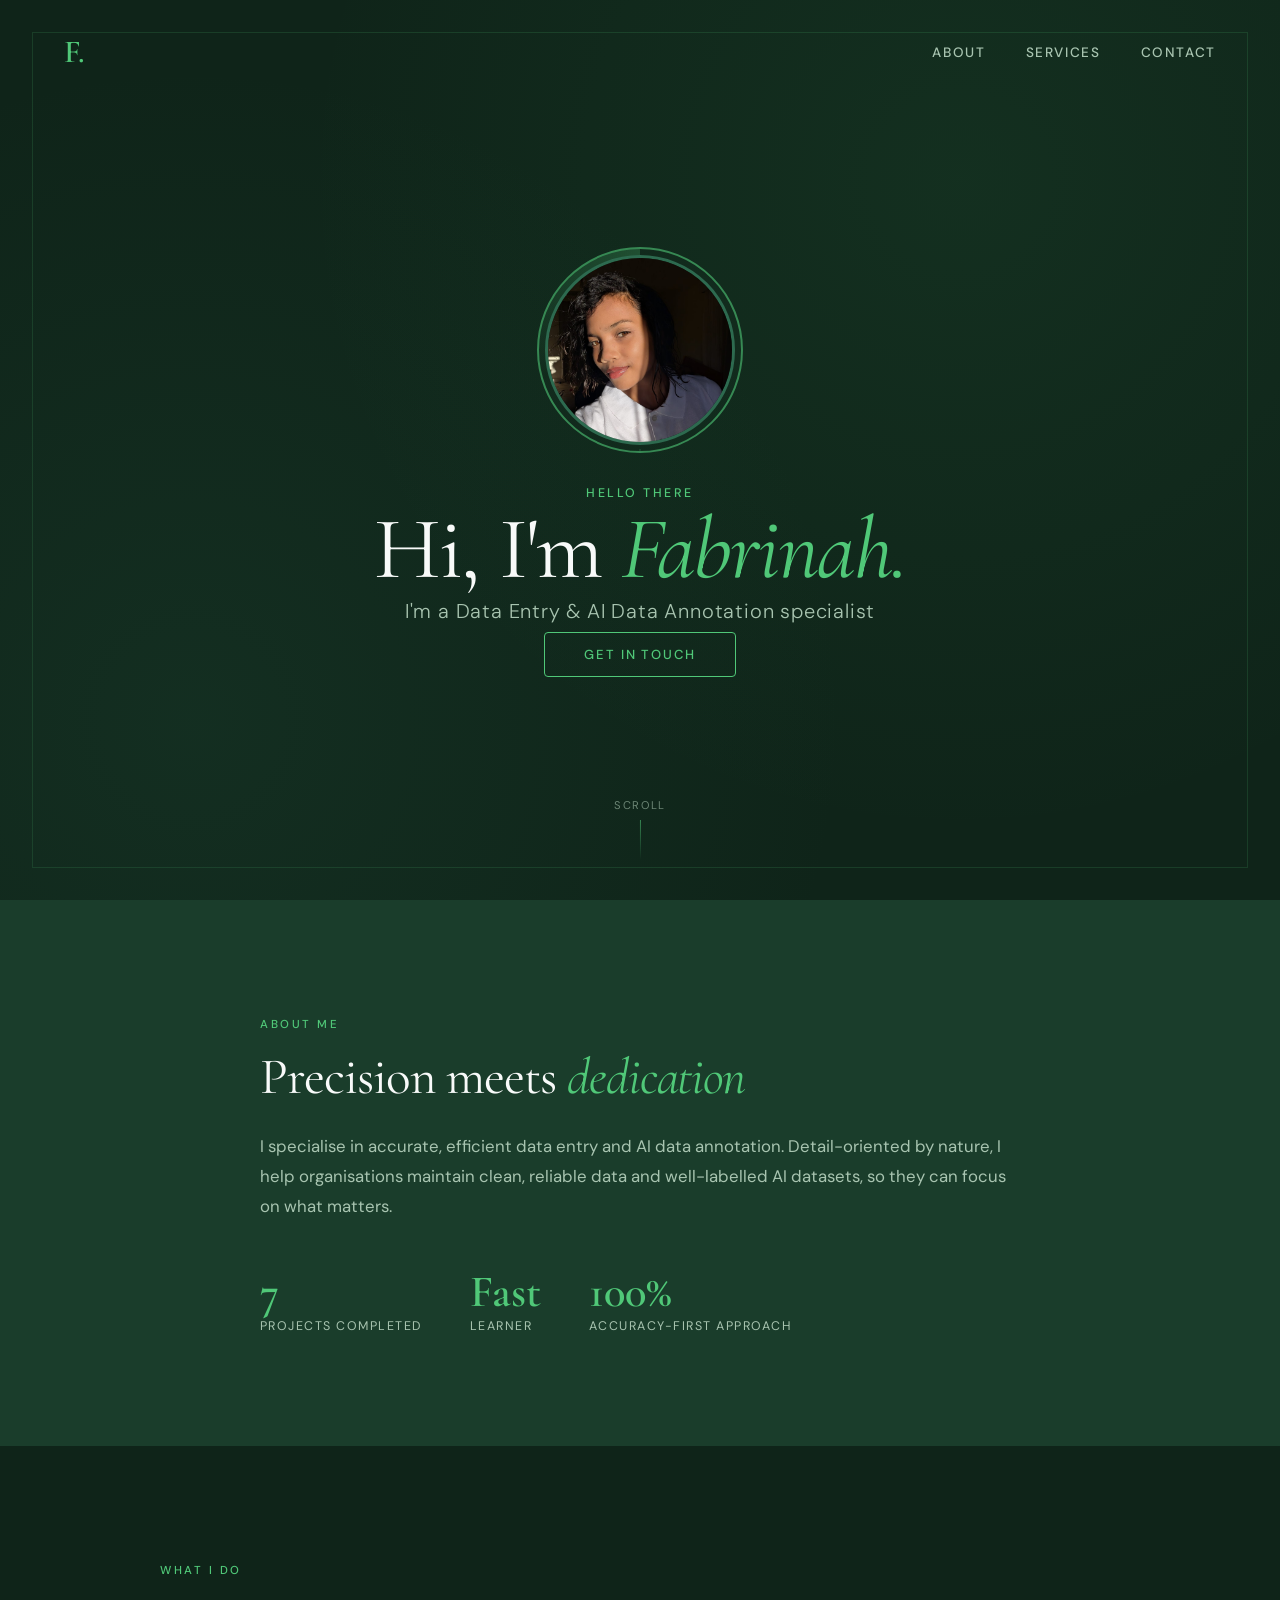
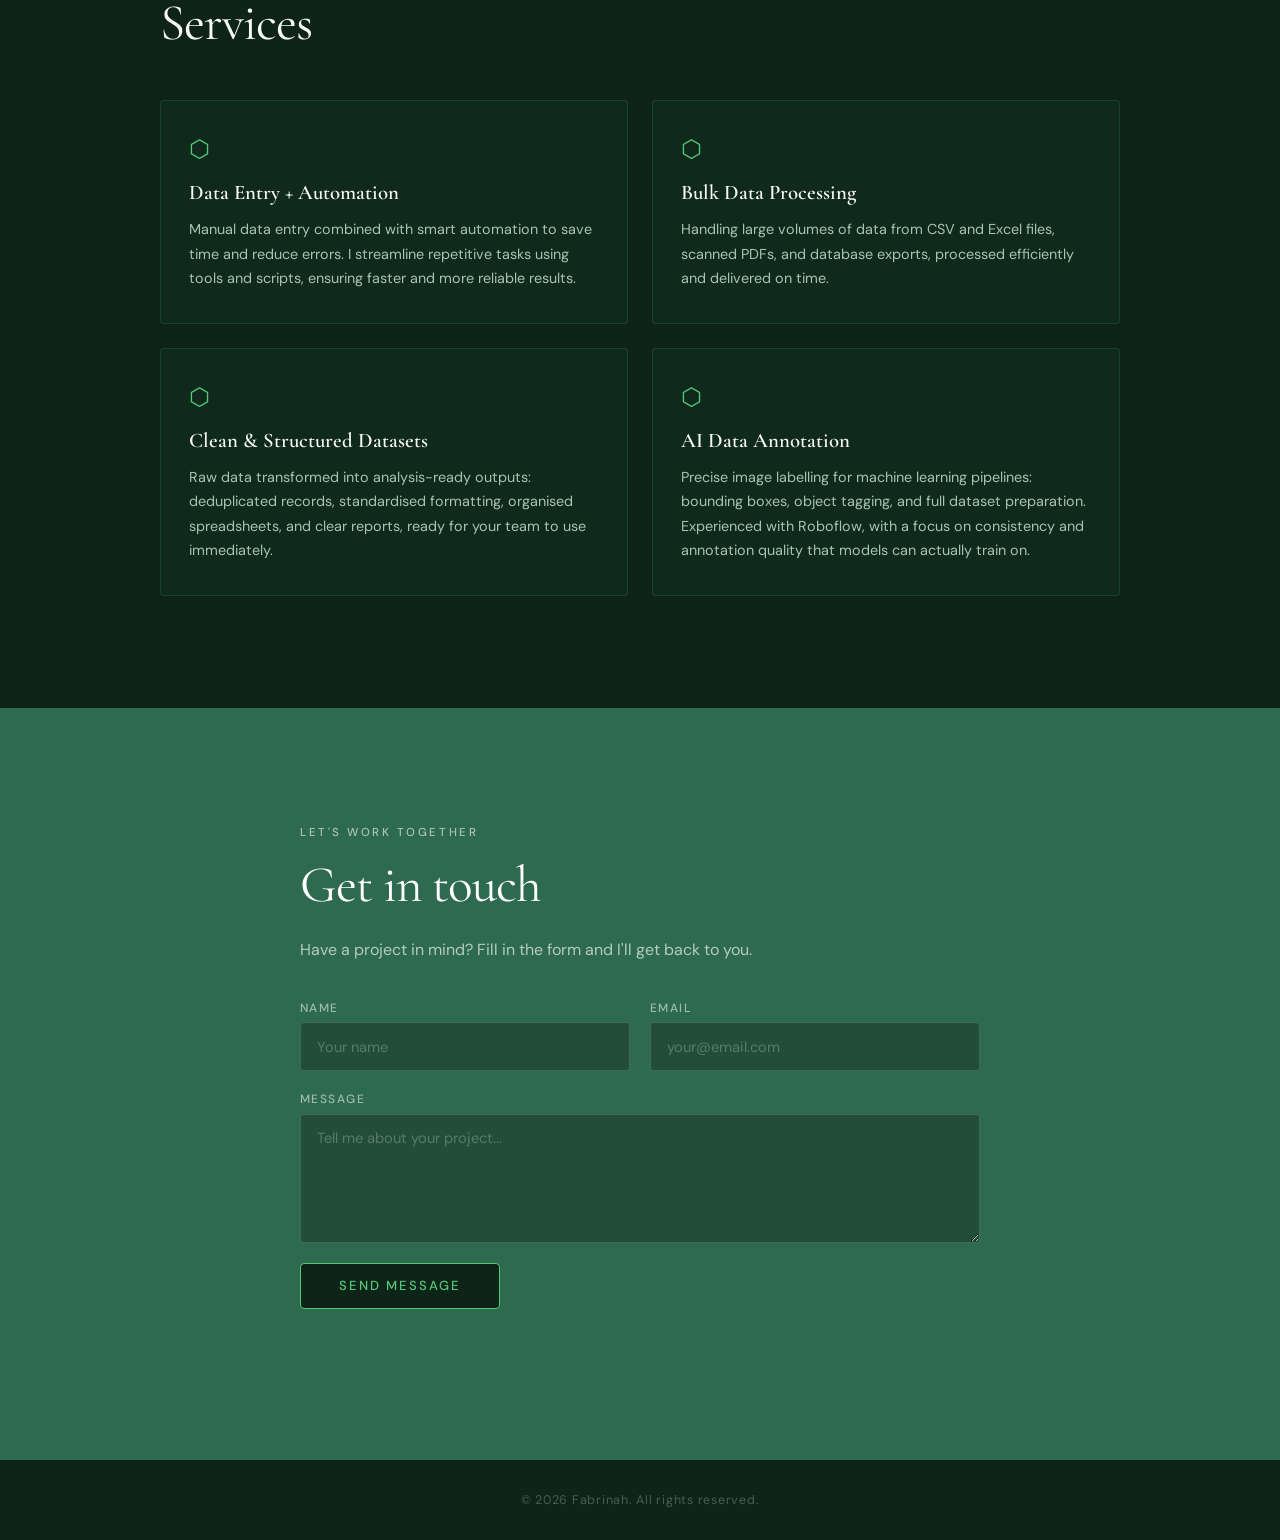
==== index.html @ 96487a62 "Initial commit" ====
<!DOCTYPE html>
<html lang="en">
<head>
  <meta charset="UTF-8" />
  <meta name="viewport" content="width=device-width, initial-scale=1.0" />
  <title>Fabrinah - Data Entry &amp; AI data annotation Specialist</title>
  <link rel="stylesheet" href="style.css" />
  <link rel="preconnect" href="https://fonts.googleapis.com" />
  <link rel="preconnect" href="https://fonts.gstatic.com" crossorigin />
  <link href="https://fonts.googleapis.com/css2?family=Cormorant+Garamond:ital,wght@0,400;0,600;1,400&family=DM+Sans:wght@300;400;500&display=swap" rel="stylesheet" />
</head>
<body>

  <!-- HERO SECTION -->
  <section class="hero" id="home">
    <div class="hero__bg-pattern"></div>

    <nav class="nav">
      <span class="nav__logo">F.</span>
      <ul class="nav__links">
        <li><a href="#about">About</a></li>
        <li><a href="#services">Services</a></li>
        <li><a href="#contact">Contact</a></li>
      </ul>
    </nav>

    <div class="hero__content">
      <div class="hero__photo-wrapper">
        <div class="hero__photo-ring"></div>
        <img
          src="profile.jpg"
          alt="Fabrinah profile photo"
          class="hero__photo"
        />
      </div>

      <div class="hero__text">
        <p class="hero__greeting">Hello there</p>
        <h1 class="hero__name">Hi, I'm <em>Fabrinah.</em></h1>
        <p class="hero__title">I'm a Data Entry &amp; AI Data Annotation specialist</p>
        <a href="#contact" class="hero__cta">Get in touch</a>
      </div>
    </div>

    <div class="hero__scroll-hint" aria-hidden="true">
      <span>Scroll</span>
      <div class="hero__scroll-line"></div>
    </div>
  </section>

  <!-- ABOUT -->
  <section class="about" id="about">
    <div class="about__inner">
      <span class="section-label">About me</span>
      <h2 class="section-title">Precision meets <em>dedication</em></h2>
      <p class="about__body">
          I specialise in accurate, efficient data entry and AI data annotation. Detail-oriented by nature, I help organisations maintain clean, reliable data and well-labelled AI datasets, so they can focus on what matters.
      </p>
      <ul class="about__stats">
        <li><strong>7</strong><span>Projects completed</span></li>
        <li><strong>Fast</strong><span>Learner</span></li>
        <li><strong>100%</strong><span>Accuracy-first approach</span></li>
      </ul>
    </div>
  </section>

  <!-- SERVICES -->
  <section class="services" id="services">
    <div class="services__inner">
      <span class="section-label">What I do</span>
      <h2 class="section-title">Services</h2>
      <div class="services__grid">
        <div class="service-card">
          <div class="service-card__icon">⬡</div>
          <h3>Data Entry + Automation</h3>
          <p>Manual data entry combined with smart automation to save time and reduce errors. I streamline repetitive tasks using tools and scripts, ensuring faster and more reliable results.</p>
        </div>
        <div class="service-card">
          <div class="service-card__icon">⬡</div>
          <h3>Bulk Data Processing</h3>
          <p>Handling large volumes of data from CSV and Excel files, scanned PDFs, and database exports, processed efficiently and delivered on time.</p>
          <p></p>
        </div>
        <div class="service-card">
          <div class="service-card__icon">⬡</div>
          <h3>Clean &amp; Structured Datasets</h3>
          <p>Raw data transformed into analysis-ready outputs: deduplicated records, standardised formatting, organised spreadsheets, and clear reports, ready for your team to use immediately.</p>
        </div>
        <div class="service-card">
          <div class="service-card__icon">⬡</div>
          <h3>AI Data Annotation</h3>
          <p>Precise image labelling for machine learning pipelines: bounding boxes, object tagging, and full dataset preparation. Experienced with Roboflow, with a focus on consistency and annotation quality that models can actually train on.</p>
        </div>
      </div>
    </div>
  </section>

  <!-- CONTACT -->
  <section class="contact" id="contact">
    <div class="contact__inner">
      <span class="section-label">Let's work together</span>
      <h2 class="section-title">Get in touch</h2>
      <p class="contact__sub">Have a project in mind? Fill in the form and I'll get back to you.</p>

      <form class="contact__form" id="contactForm">
        <input type="hidden" name="access_key" value="YOUR_ACCESS_KEY_HERE" />
        <input type="hidden" name="subject" value="New message from your portfolio" />
        <input type="checkbox" name="botcheck" style="display:none;" />

        <div class="contact__row">
          <div class="contact__field">
            <label for="name">Name</label>
            <input type="text" id="name" name="name" placeholder="Your name" required />
          </div>
          <div class="contact__field">
            <label for="email">Email</label>
            <input type="email" id="email" name="email" placeholder="your@email.com" required />
          </div>
        </div>

        <div class="contact__field">
          <label for="message">Message</label>
          <textarea id="message" name="message" rows="5" placeholder="Tell me about your project..." required></textarea>
        </div>

        <button type="submit" class="contact__submit" id="submitBtn">
          <span id="submitText">Send message</span>
        </button>

        <p class="contact__feedback" id="formFeedback"></p>
      </form>
    </div>
  </section>

  <!-- FOOTER -->
  <footer class="footer">
    <p>© 2026 Fabrinah. All rights reserved.</p>
  </footer>

  <script>
    const form = document.getElementById('contactForm');
    const feedback = document.getElementById('formFeedback');
    const submitBtn = document.getElementById('submitBtn');
    const submitText = document.getElementById('submitText');

    form.addEventListener('submit', async function (e) {
      e.preventDefault();
      submitBtn.disabled = true;
      submitText.textContent = 'Sending...';
      feedback.textContent = '';
      feedback.className = 'contact__feedback';

      const data = Object.fromEntries(new FormData(form));

      try {
        const res = await fetch('https://api.web3forms.com/submit', {
          method: 'POST',
          headers: { 'Content-Type': 'application/json' },
          body: JSON.stringify(data)
        });
        const json = await res.json();

        if (json.success) {
          feedback.textContent = 'Message sent! I\'ll get back to you soon.';
          feedback.classList.add('contact__feedback--success');
          form.reset();
        } else {
          throw new Error();
        }
      } catch {
        feedback.textContent = 'Something went wrong. Please try again.';
        feedback.classList.add('contact__feedback--error');
      } finally {
        submitBtn.disabled = false;
        submitText.textContent = 'Send message';
      }
    });
  </script>
</body>
</html>
---- style.css ----
/* ─────────────────────────────────────────────
   VARIABLES & RESET
───────────────────────────────────────────── */
:root {
  --emerald:       #50c878;
  --emerald-mid:   #2d6a4f;
  --emerald-deep:  #1a3d2b;
  --emerald-dark:  #0f2419;
  --white:         #f8faf9;
  --white-pure:    #ffffff;
  --text-muted:    #a8c4b0;

  --font-display: 'Cormorant Garamond', Georgia, serif;
  --font-body:    'DM Sans', sans-serif;

  --radius: 4px;
  --transition: 0.3s ease;
}

*, *::before, *::after {
  box-sizing: border-box;
  margin: 0;
  padding: 0;
}

html {
  scroll-behavior: smooth;
}

body {
  font-family: var(--font-body);
  background-color: var(--emerald-dark);
  color: var(--white);
  -webkit-font-smoothing: antialiased;
}

em {
  font-style: italic;
  color: var(--emerald);
}

/* ─────────────────────────────────────────────
   NAV
───────────────────────────────────────────── */
.nav {
  position: absolute;
  top: 0;
  left: 0;
  right: 0;
  z-index: 10;
  display: flex;
  align-items: center;
  justify-content: space-between;
  padding: 2rem 4rem;
}

.nav__logo {
  font-family: var(--font-display);
  font-size: 2rem;
  font-weight: 600;
  color: var(--emerald);
  letter-spacing: -0.02em;
}

.nav__links {
  list-style: none;
  display: flex;
  gap: 2.5rem;
}

.nav__links a {
  text-decoration: none;
  font-size: 0.85rem;
  font-weight: 500;
  letter-spacing: 0.12em;
  text-transform: uppercase;
  color: var(--text-muted);
  transition: color var(--transition);
}

.nav__links a:hover {
  color: var(--white);
}

/* ─────────────────────────────────────────────
   HERO
───────────────────────────────────────────── */
.hero {
  position: relative;
  min-height: 100vh;
  display: flex;
  align-items: center;
  justify-content: center;
  background-color: var(--emerald-dark);
  overflow: hidden;
}

/* Subtle geometric background */
.hero__bg-pattern {
  position: absolute;
  inset: 0;
  background-image:
    radial-gradient(circle at 75% 20%, rgba(80, 200, 120, 0.07) 0%, transparent 55%),
    radial-gradient(circle at 15% 80%, rgba(45, 106, 79, 0.15) 0%, transparent 50%);
  pointer-events: none;
}

/* Corner lines */
.hero::before,
.hero::after {
  content: '';
  position: absolute;
  border: 1px solid rgba(80, 200, 120, 0.15);
  pointer-events: none;
}

.hero::before {
  top: 2rem;
  left: 2rem;
  right: 2rem;
  bottom: 2rem;
}

.hero__content {
  position: relative;
  z-index: 1;
  display: flex;
  flex-direction: column;
  align-items: center;
  gap: 2.5rem;
  text-align: center;
  padding: 6rem 2rem 4rem;
  animation: fadeUp 0.9s ease both;
}

/* Photo */
.hero__photo-wrapper {
  position: relative;
  width: 190px;
  height: 190px;
  flex-shrink: 0;
}

.hero__photo-ring {
  position: absolute;
  inset: -8px;
  border-radius: 50%;
  border: 2px solid var(--emerald);
  opacity: 0.6;
  animation: rotateRing 12s linear infinite;
  background: conic-gradient(
    from 0deg,
    transparent 70%,
    rgba(80, 200, 120, 0.4) 100%
  );
}

.hero__photo {
  width: 190px;
  height: 190px;
  border-radius: 50%;
  object-fit: cover;
  display: block;
  border: 3px solid var(--emerald-mid);
  position: relative;
  z-index: 1;
}

/* Text */
.hero__greeting {
  font-size: 0.78rem;
  font-weight: 500;
  letter-spacing: 0.2em;
  text-transform: uppercase;
  color: var(--emerald);
  margin-bottom: 0rem;
}

.hero__name {
  font-family: var(--font-display);
  font-size: clamp(2.8rem, 7vw, 5.5rem);
  font-weight: 400;
  line-height: 1.1;
  color: var(--white);
  letter-spacing: -0.02em;
}

.hero__title {
  font-size: clamp(1rem, 2.5vw, 1.25rem);
  font-weight: 300;
  color: var(--text-muted);
  letter-spacing: 0.04em;
}

.hero__cta {
  margin-top: 0.5rem;
  display: inline-block;
  padding: 0.8rem 2.4rem;
  border: 1px solid var(--emerald);
  color: var(--emerald);
  text-decoration: none;
  font-size: 0.82rem;
  font-weight: 500;
  letter-spacing: 0.15em;
  text-transform: uppercase;
  border-radius: var(--radius);
  transition: background var(--transition), color var(--transition);
}

.hero__cta:hover {
  background: var(--emerald);
  color: var(--emerald-dark);
}

/* Scroll hint */
.hero__scroll-hint {
  position: absolute;
  bottom: 2.5rem;
  left: 50%;
  transform: translateX(-50%);
  display: flex;
  flex-direction: column;
  align-items: center;
  gap: 0.5rem;
  color: var(--text-muted);
  font-size: 0.7rem;
  letter-spacing: 0.15em;
  text-transform: uppercase;
  opacity: 0.6;
}

.hero__scroll-line {
  width: 1px;
  height: 40px;
  background: linear-gradient(to bottom, var(--emerald), transparent);
  animation: scrollPulse 2s ease-in-out infinite;
}

/* ─────────────────────────────────────────────
   SHARED SECTION STYLES
───────────────────────────────────────────── */
.section-label {
  display: inline-block;
  font-size: 0.72rem;
  font-weight: 500;
  letter-spacing: 0.22em;
  text-transform: uppercase;
  color: var(--emerald);
  margin-bottom: 1rem;
}

.section-title {
  font-family: var(--font-display);
  font-size: clamp(2rem, 4vw, 3.2rem);
  font-weight: 400;
  line-height: 1.15;
  color: var(--white);
  letter-spacing: -0.02em;
  margin-bottom: 1.5rem;
}

/* ─────────────────────────────────────────────
   ABOUT
───────────────────────────────────────────── */
.about {
  background-color: var(--emerald-deep);
  padding: 7rem 2rem;
}

.about__inner {
  max-width: 760px;
  margin: 0 auto;
}

.about__body {
  font-size: 1.05rem;
  line-height: 1.8;
  color: var(--text-muted);
  margin-bottom: 3rem;
}

.about__stats {
  list-style: none;
  display: flex;
  gap: 3rem;
  flex-wrap: wrap;
}

.about__stats li {
  display: flex;
  flex-direction: column;
  gap: 0.2rem;
}

.about__stats strong {
  font-family: var(--font-display);
  font-size: 2.8rem;
  font-weight: 600;
  color: var(--emerald);
  line-height: 1;
}

.about__stats span {
  font-size: 0.78rem;
  letter-spacing: 0.12em;
  text-transform: uppercase;
  color: var(--text-muted);
}

/* ─────────────────────────────────────────────
   SERVICES
───────────────────────────────────────────── */
.services {
  background-color: var(--emerald-dark);
  padding: 7rem 2rem;
}

.services__inner {
  max-width: 960px;
  margin: 0 auto;
}

.services__grid {
  display: grid;
  grid-template-columns: repeat(2, 1fr);
  gap: 1.5rem;
  margin-top: 3rem;
}

.service-card {
  padding: 2rem 1.75rem;
  border: 1px solid rgba(80, 200, 120, 0.15);
  border-radius: var(--radius);
  background: rgba(45, 106, 79, 0.08);
  transition: border-color var(--transition), background var(--transition);
}

.service-card:hover {
  border-color: rgba(80, 200, 120, 0.45);
  background: rgba(45, 106, 79, 0.18);
}

.service-card__icon {
  font-size: 1.5rem;
  color: var(--emerald);
  margin-bottom: 1rem;
  display: block;
}

.service-card h3 {
  font-family: var(--font-display);
  font-size: 1.3rem;
  font-weight: 600;
  color: var(--white);
  margin-bottom: 0.75rem;
}

.service-card p {
  font-size: 0.9rem;
  line-height: 1.7;
  color: var(--text-muted);
}

/* ─────────────────────────────────────────────
   CONTACT
───────────────────────────────────────────── */
.contact {
  background-color: var(--emerald-mid);
  padding: 7rem 2rem;
}

.contact__inner {
  max-width: 680px;
  margin: 0 auto;
}

.contact .section-label {
  color: rgba(255, 255, 255, 0.6);
}

.contact .section-title {
  color: var(--white-pure);
}

.contact__sub {
  color: rgba(255, 255, 255, 0.65);
  font-size: 1rem;
  margin-bottom: 2.5rem;
}

/* Form layout */
.contact__form {
  display: flex;
  flex-direction: column;
  gap: 1.25rem;
}

.contact__row {
  display: grid;
  grid-template-columns: 1fr 1fr;
  gap: 1.25rem;
}

.contact__field {
  display: flex;
  flex-direction: column;
  gap: 0.4rem;
}

.contact__field label {
  font-size: 0.75rem;
  font-weight: 500;
  letter-spacing: 0.12em;
  text-transform: uppercase;
  color: rgba(255, 255, 255, 0.55);
}

.contact__field input,
.contact__field textarea {
  background: rgba(15, 36, 25, 0.4);
  border: 1px solid rgba(255, 255, 255, 0.15);
  border-radius: var(--radius);
  padding: 0.85rem 1rem;
  color: var(--white-pure);
  font-family: var(--font-body);
  font-size: 0.92rem;
  outline: none;
  transition: border-color var(--transition);
  resize: vertical;
}

.contact__field input::placeholder,
.contact__field textarea::placeholder {
  color: rgba(255, 255, 255, 0.25);
}

.contact__field input:focus,
.contact__field textarea:focus {
  border-color: var(--emerald);
}

.contact__submit {
  align-self: flex-start;
  padding: 0.85rem 2.4rem;
  background: var(--emerald-dark);
  border: 1px solid var(--emerald);
  color: var(--emerald);
  font-family: var(--font-body);
  font-size: 0.82rem;
  font-weight: 500;
  letter-spacing: 0.15em;
  text-transform: uppercase;
  border-radius: var(--radius);
  cursor: pointer;
  transition: background var(--transition), color var(--transition);
}

.contact__submit:hover:not(:disabled) {
  background: var(--emerald);
  color: var(--emerald-dark);
}

.contact__submit:disabled {
  opacity: 0.5;
  cursor: not-allowed;
}

.contact__feedback {
  font-size: 0.88rem;
  min-height: 1.2rem;
}

.contact__feedback--success {
  color: var(--emerald);
}

.contact__feedback--error {
  color: #f87171;
}

/* ─────────────────────────────────────────────
   FOOTER
───────────────────────────────────────────── */
.footer {
  background-color: var(--emerald-dark);
  text-align: center;
  padding: 2rem;
  font-size: 0.78rem;
  color: rgba(255, 255, 255, 0.25);
  letter-spacing: 0.06em;
}

/* ─────────────────────────────────────────────
   ANIMATIONS
───────────────────────────────────────────── */
@keyframes fadeUp {
  from { opacity: 0; transform: translateY(28px); }
  to   { opacity: 1; transform: translateY(0); }
}

@keyframes rotateRing {
  from { transform: rotate(0deg); }
  to   { transform: rotate(360deg); }
}

@keyframes scrollPulse {
  0%, 100% { opacity: 0.4; transform: scaleY(1); }
  50%       { opacity: 1;   transform: scaleY(1.15); }
}

/* ─────────────────────────────────────────────
   RESPONSIVE
───────────────────────────────────────────── */
@media (max-width: 768px) {
  .nav {
    padding: 1.5rem 1.5rem;
  }

  .nav__links {
    gap: 1.5rem;
  }

  .hero::before {
    top: 1rem;
    left: 1rem;
    right: 1rem;
    bottom: 1rem;
  }

  .about__stats {
    gap: 2rem;
  }
}

@media (max-width: 480px) {
  .nav__links {
    display: none;
  }

  .hero__content {
    gap: 2rem;
    padding: 5rem 1.5rem 3rem;
  }

  .hero__photo-wrapper {
    width: 150px;
    height: 150px;
  }

  .hero__photo {
    width: 150px;
    height: 150px;
  }

  .about,
  .services,
  .contact {
    padding: 5rem 1.5rem;
  }

  .services__grid {
    grid-template-columns: 1fr;
  }

  .contact__row {
    grid-template-columns: 1fr;
  }

  .about__stats {
    gap: 1.5rem;
  }
}
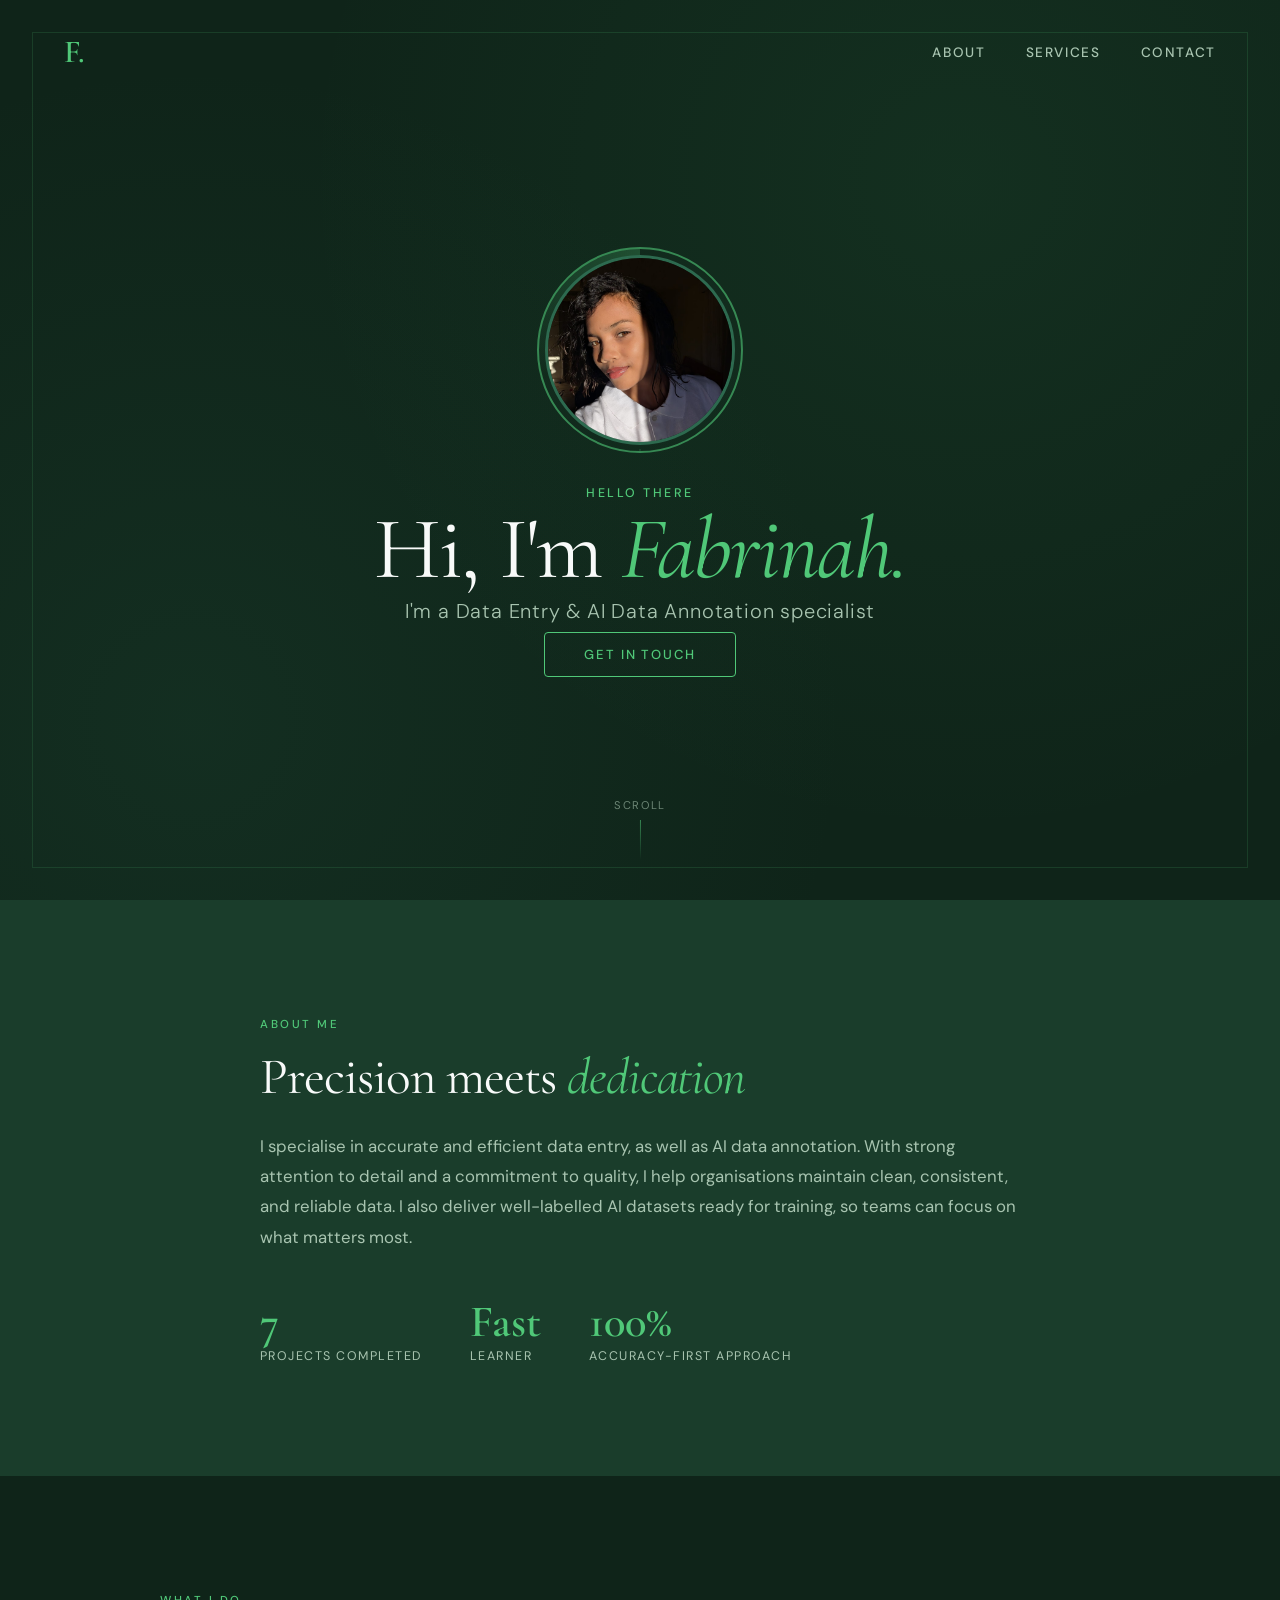
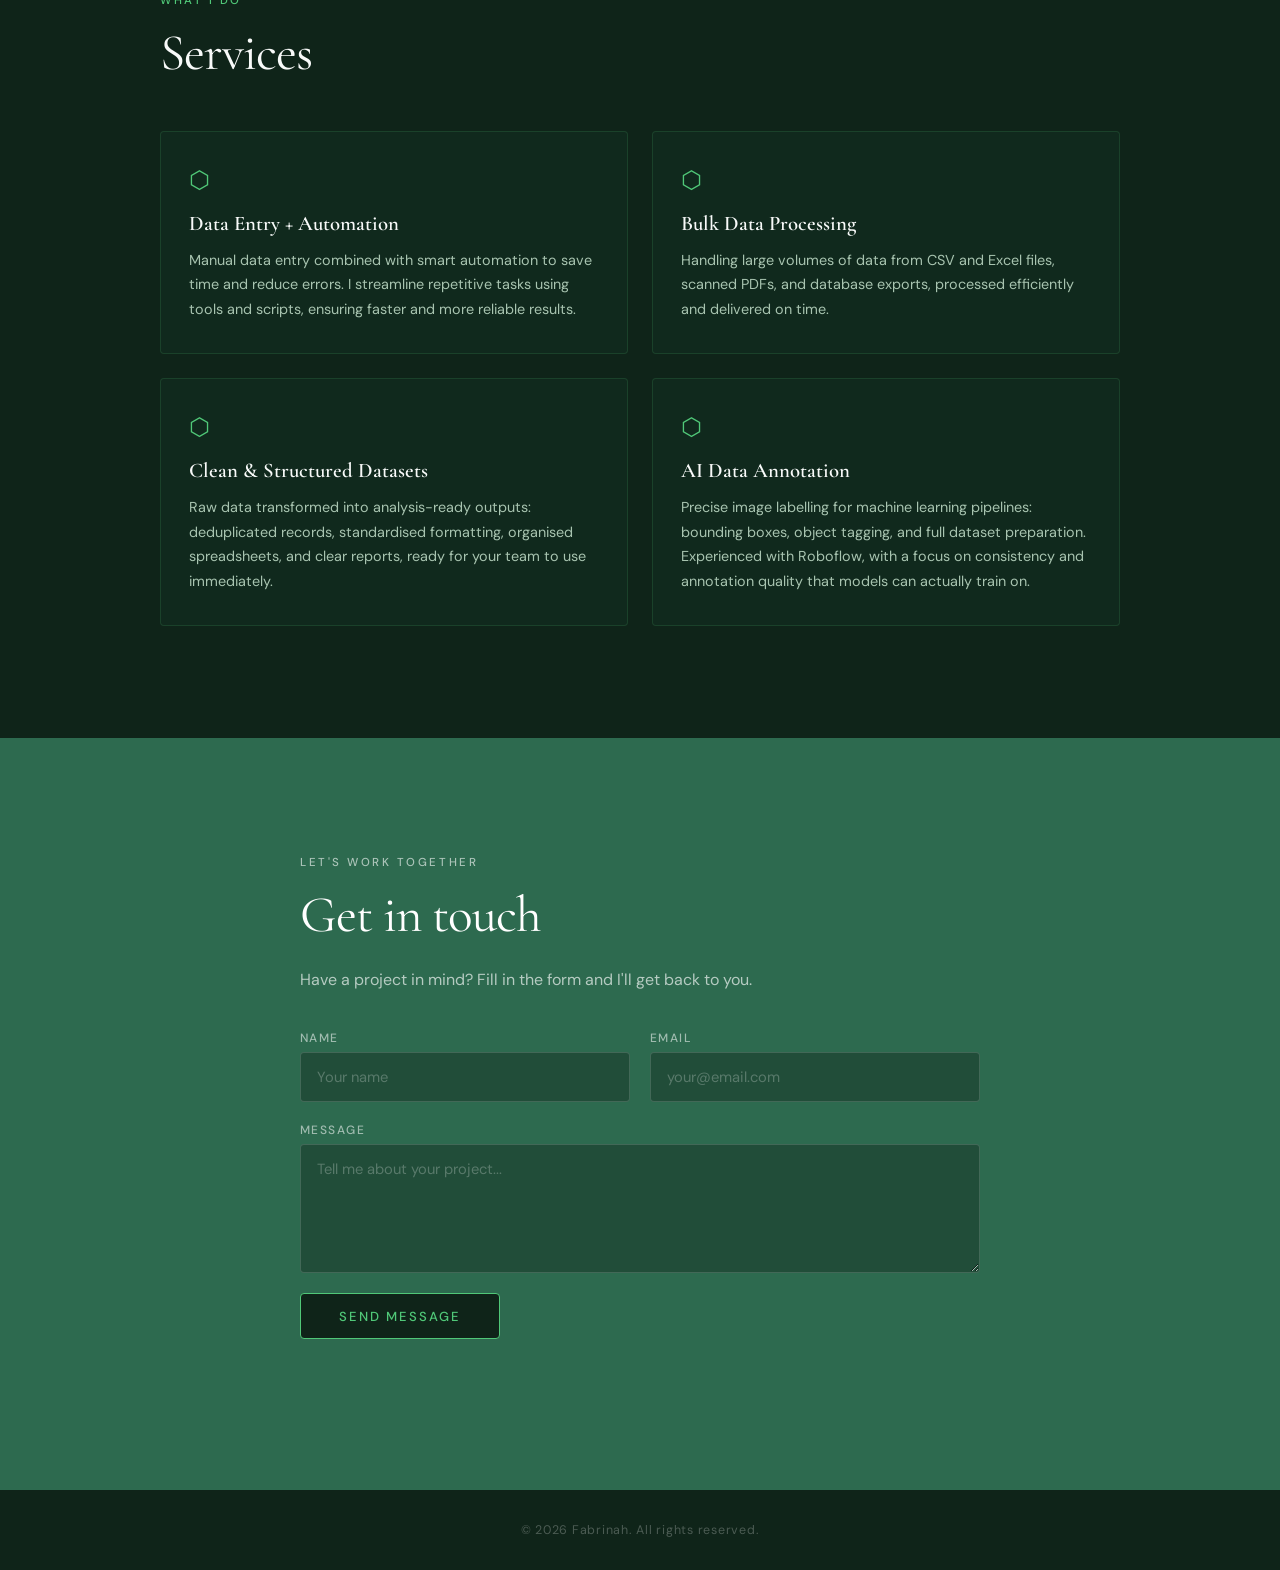
==== commit 173bfa60: "Updates description + Adds meta tags" ====
--- a/index.html
+++ b/index.html
@@ -3,7 +3,66 @@
 <head>
   <meta charset="UTF-8" />
   <meta name="viewport" content="width=device-width, initial-scale=1.0" />
-  <title>Fabrinah - Data Entry &amp; AI data annotation Specialist</title>
+  <title>Fabrinah | Data Entry &amp; AI Data Annotation Specialist</title>
+
+  <!-- SEO -->
+  <meta name="description" content="Freelance Data Entry &amp; AI Data Annotation Specialist. Accurate data entry, bulk data processing, clean datasets, and image annotation for machine learning. Available worldwide, remote." />
+  <meta name="keywords" content="data entry specialist, AI data annotation, image labeling, bounding boxes, Roboflow, bulk data processing, dataset preparation, machine learning data, remote freelance" />
+  <meta name="author" content="Fabrinah" />
+  <meta name="robots" content="index, follow" />
+  <link rel="canonical" href="https://fabrinah.github.io/" />
+
+  <!-- Open Graph (LinkedIn, Facebook, WhatsApp…) -->
+  <meta property="og:type" content="website" />
+  <meta property="og:url" content="https://fabrinah.github.io/" />
+  <meta property="og:title" content="Fabrinah | Data Entry &amp; AI Data Annotation Specialist" />
+  <meta property="og:description" content="Freelance Data Entry &amp; AI Data Annotation Specialist available worldwide. Clean datasets, bulk processing, image labelling and annotation for ML pipelines." />
+  <meta property="og:image" content="https://fabrinah.github.io/profile.jpg" />
+  <meta property="og:locale" content="en_US" />
+
+  <!-- Twitter / X card -->
+  <meta name="twitter:card" content="summary_large_image" />
+  <meta name="twitter:title" content="Fabrinah | Data Entry &amp; AI Data Annotation Specialist" />
+  <meta name="twitter:description" content="Freelance Data Entry &amp; AI Data Annotation Specialist available worldwide. Clean datasets, bulk processing, image labelling and annotation for ML pipelines." />
+  <meta name="twitter:image" content="https://fabrinah.github.io/profile.jpg" />
+
+  <!-- Structured data -->
+  <script type="application/ld+json">
+  {
+    "@context": "https://schema.org",
+    "@graph": [
+      {
+        "@type": "Person",
+        "name": "Fabrinah",
+        "url": "https://fabrinah.github.io/",
+        "image": "https://fabrinah.github.io/profile.jpg",
+        "jobTitle": "Data Entry & AI Data Annotation Specialist",
+        "description": "Freelance specialist in data entry, bulk data processing, and AI image annotation for machine learning datasets.",
+        "knowsAbout": ["Data Entry", "AI Data Annotation", "Image Labeling", "Bounding Boxes", "Roboflow", "Dataset Preparation", "Bulk Data Processing", "Python Automation"]
+      },
+      {
+        "@type": "ProfessionalService",
+        "name": "Fabrinah | Data Entry & AI Annotation",
+        "url": "https://fabrinah.github.io/",
+        "image": "https://fabrinah.github.io/profile.jpg",
+        "description": "Freelance data entry and AI data annotation services available worldwide. Specialising in clean datasets, bulk processing, and image labelling for machine learning.",
+        "areaServed": "Worldwide",
+        "availableLanguage": "English",
+        "hasOfferCatalog": {
+          "@type": "OfferCatalog",
+          "name": "Services",
+          "itemListElement": [
+            { "@type": "Offer", "itemOffered": { "@type": "Service", "name": "Data Entry + Automation" } },
+            { "@type": "Offer", "itemOffered": { "@type": "Service", "name": "Bulk Data Processing" } },
+            { "@type": "Offer", "itemOffered": { "@type": "Service", "name": "Clean & Structured Datasets" } },
+            { "@type": "Offer", "itemOffered": { "@type": "Service", "name": "AI Data Annotation" } }
+          ]
+        }
+      }
+    ]
+  }
+  </script>
+
   <link rel="stylesheet" href="style.css" />
   <link rel="preconnect" href="https://fonts.googleapis.com" />
   <link rel="preconnect" href="https://fonts.gstatic.com" crossorigin />
@@ -54,7 +113,7 @@
       <span class="section-label">About me</span>
       <h2 class="section-title">Precision meets <em>dedication</em></h2>
       <p class="about__body">
-          I specialise in accurate, efficient data entry and AI data annotation. Detail-oriented by nature, I help organisations maintain clean, reliable data and well-labelled AI datasets, so they can focus on what matters.
+        I specialise in accurate and efficient data entry, as well as AI data annotation. With strong attention to detail and a commitment to quality, I help organisations maintain clean, consistent, and reliable data. I also deliver well-labelled AI datasets ready for training, so teams can focus on what matters most.
       </p>
       <ul class="about__stats">
         <li><strong>7</strong><span>Projects completed</span></li>
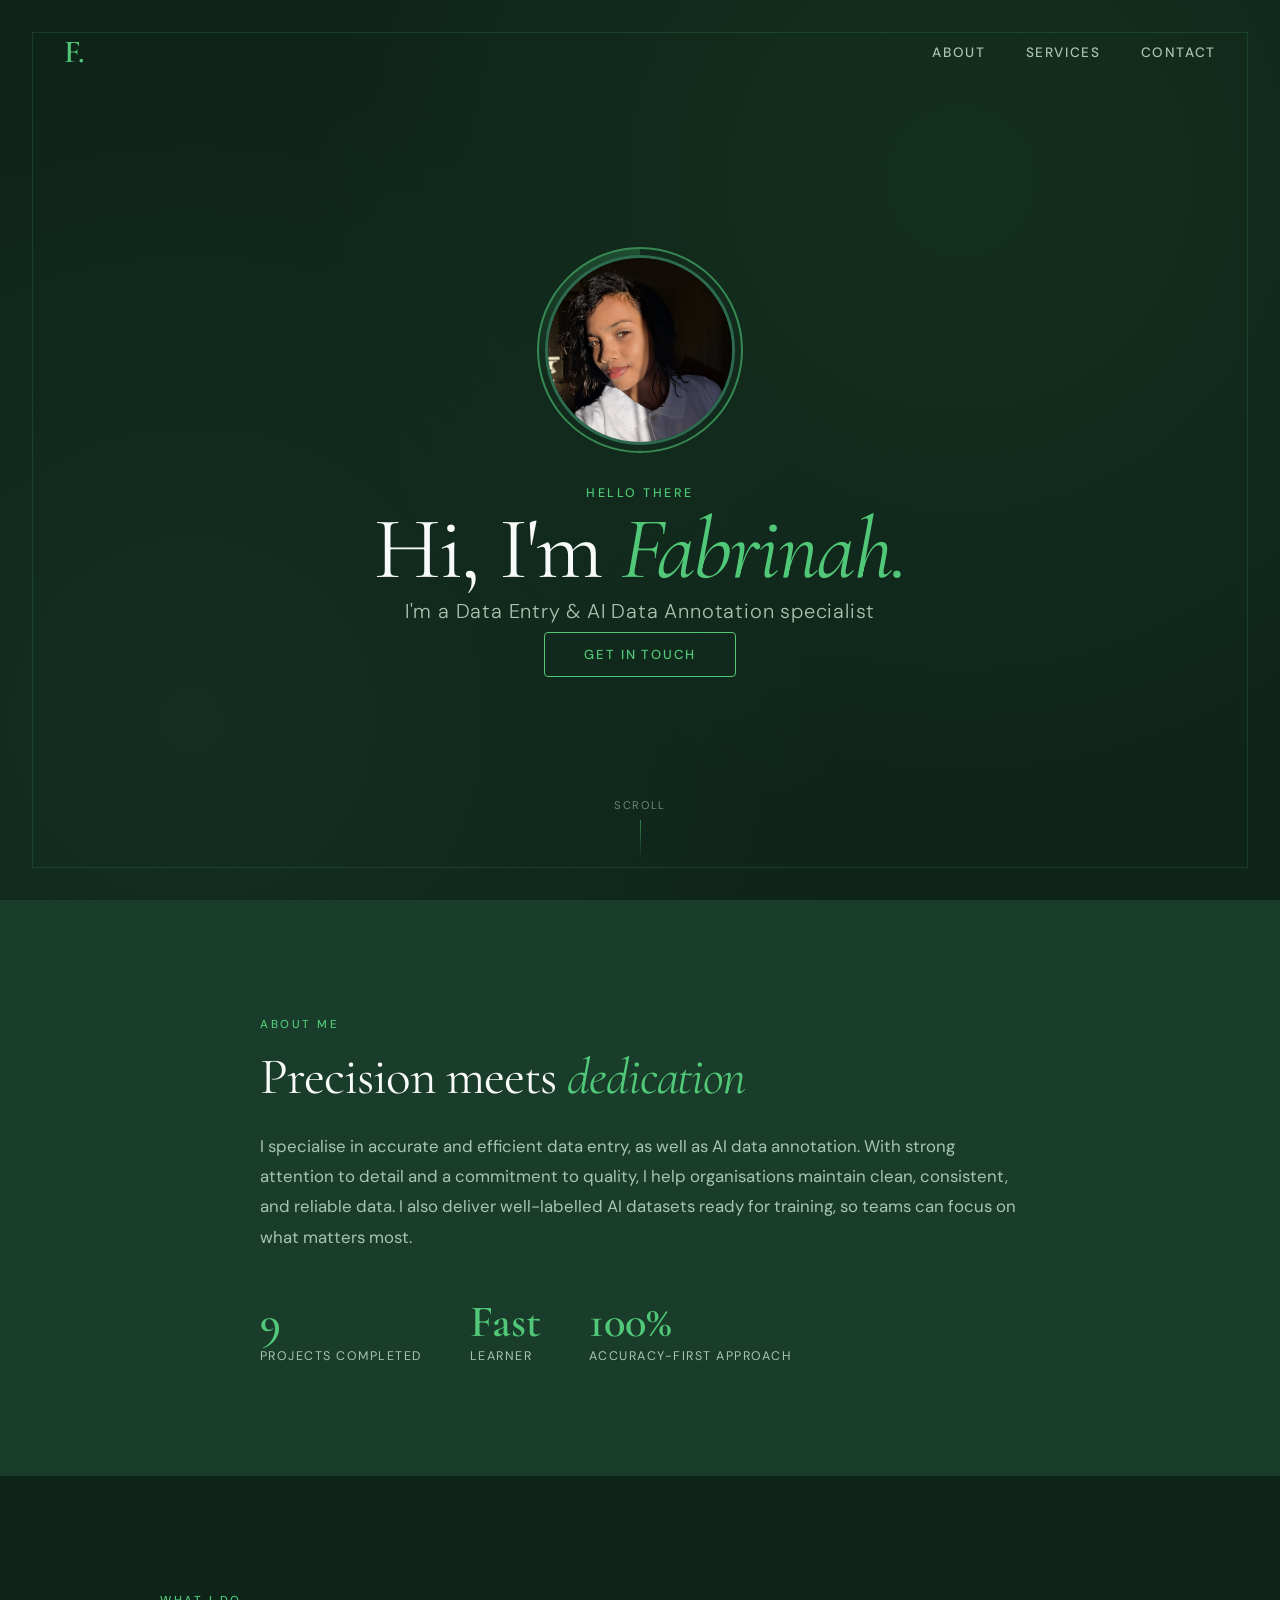
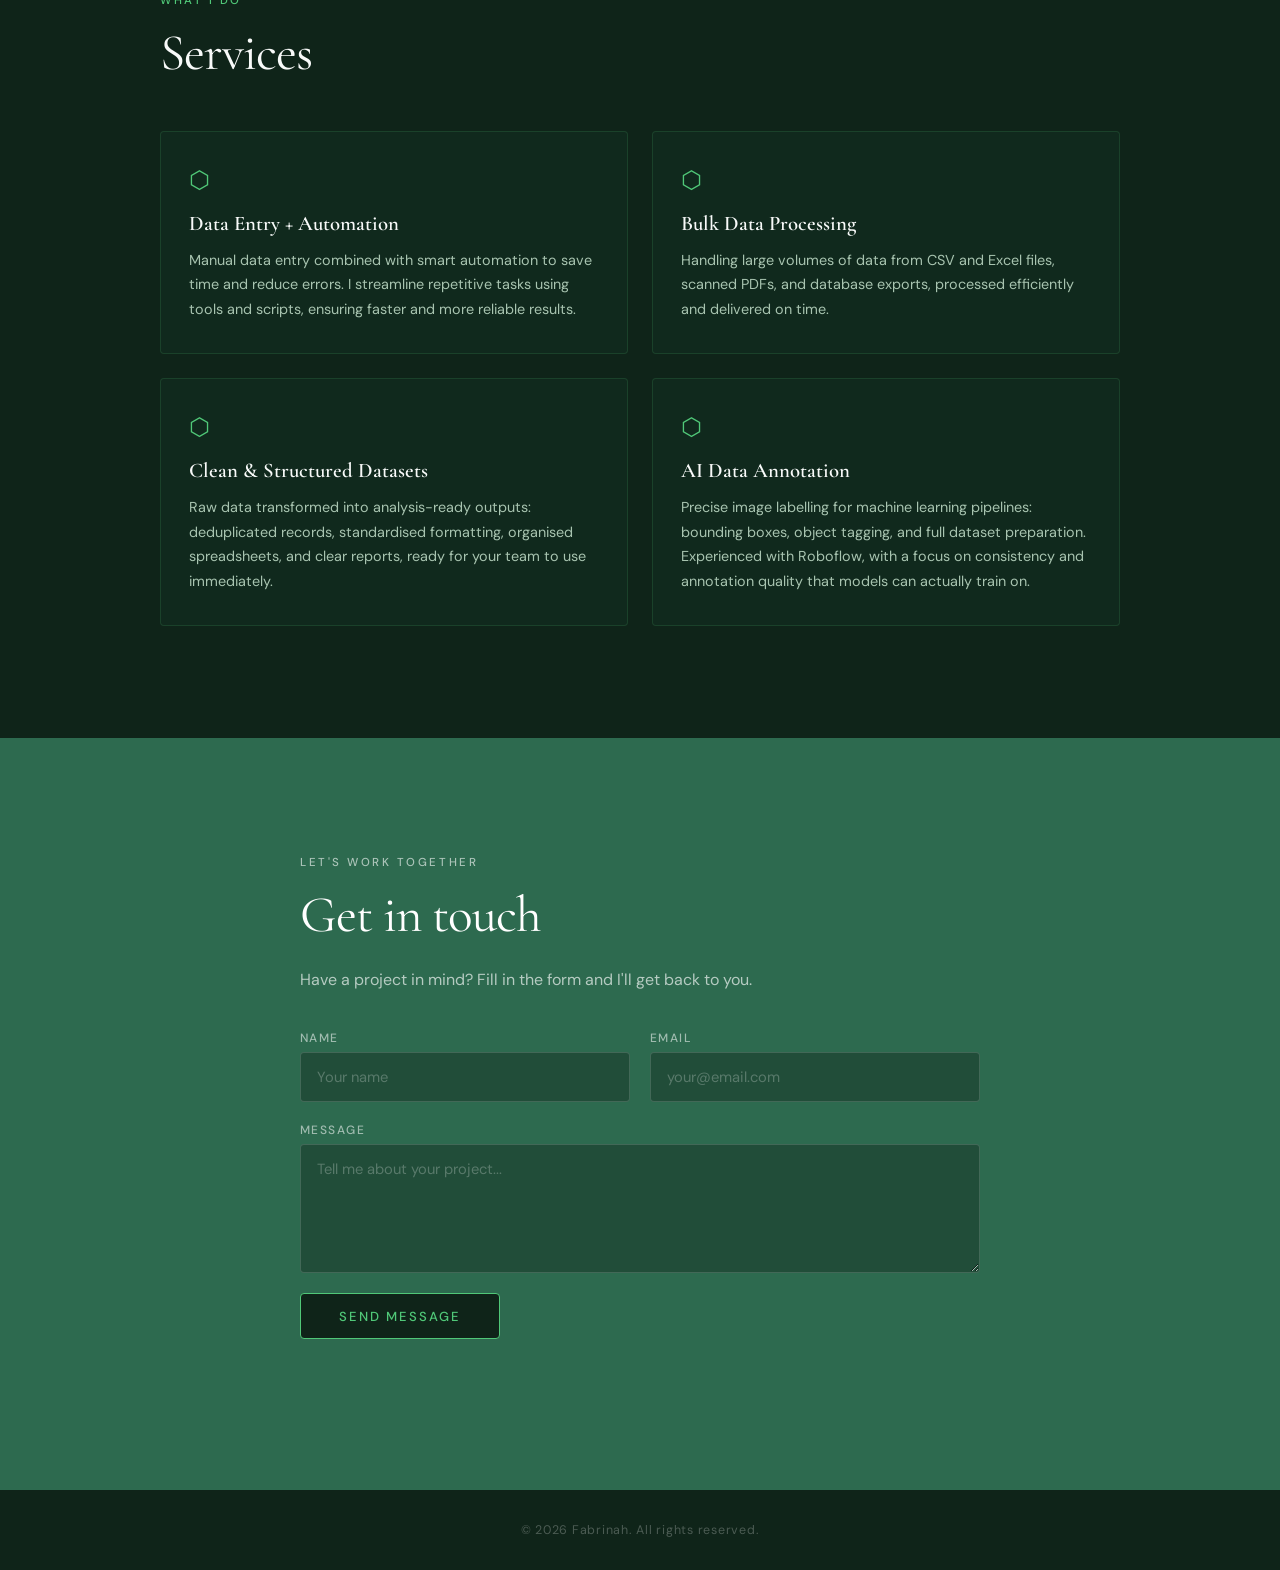
==== commit 6da5a4ac: "Updates projects count" ====
--- a/index.html
+++ b/index.html
@@ -116,7 +116,7 @@
         I specialise in accurate and efficient data entry, as well as AI data annotation. With strong attention to detail and a commitment to quality, I help organisations maintain clean, consistent, and reliable data. I also deliver well-labelled AI datasets ready for training, so teams can focus on what matters most.
       </p>
       <ul class="about__stats">
-        <li><strong>7</strong><span>Projects completed</span></li>
+        <li><strong>9</strong><span>Projects completed</span></li>
         <li><strong>Fast</strong><span>Learner</span></li>
         <li><strong>100%</strong><span>Accuracy-first approach</span></li>
       </ul>
@@ -162,7 +162,7 @@
       <p class="contact__sub">Have a project in mind? Fill in the form and I'll get back to you.</p>
 
       <form class="contact__form" id="contactForm">
-        <input type="hidden" name="access_key" value="YOUR_ACCESS_KEY_HERE" />
+        <input type="hidden" name="access_key" value="e62c92bd-7006-4b48-b068-6fa843dc299d">
         <input type="hidden" name="subject" value="New message from your portfolio" />
         <input type="checkbox" name="botcheck" style="display:none;" />
 
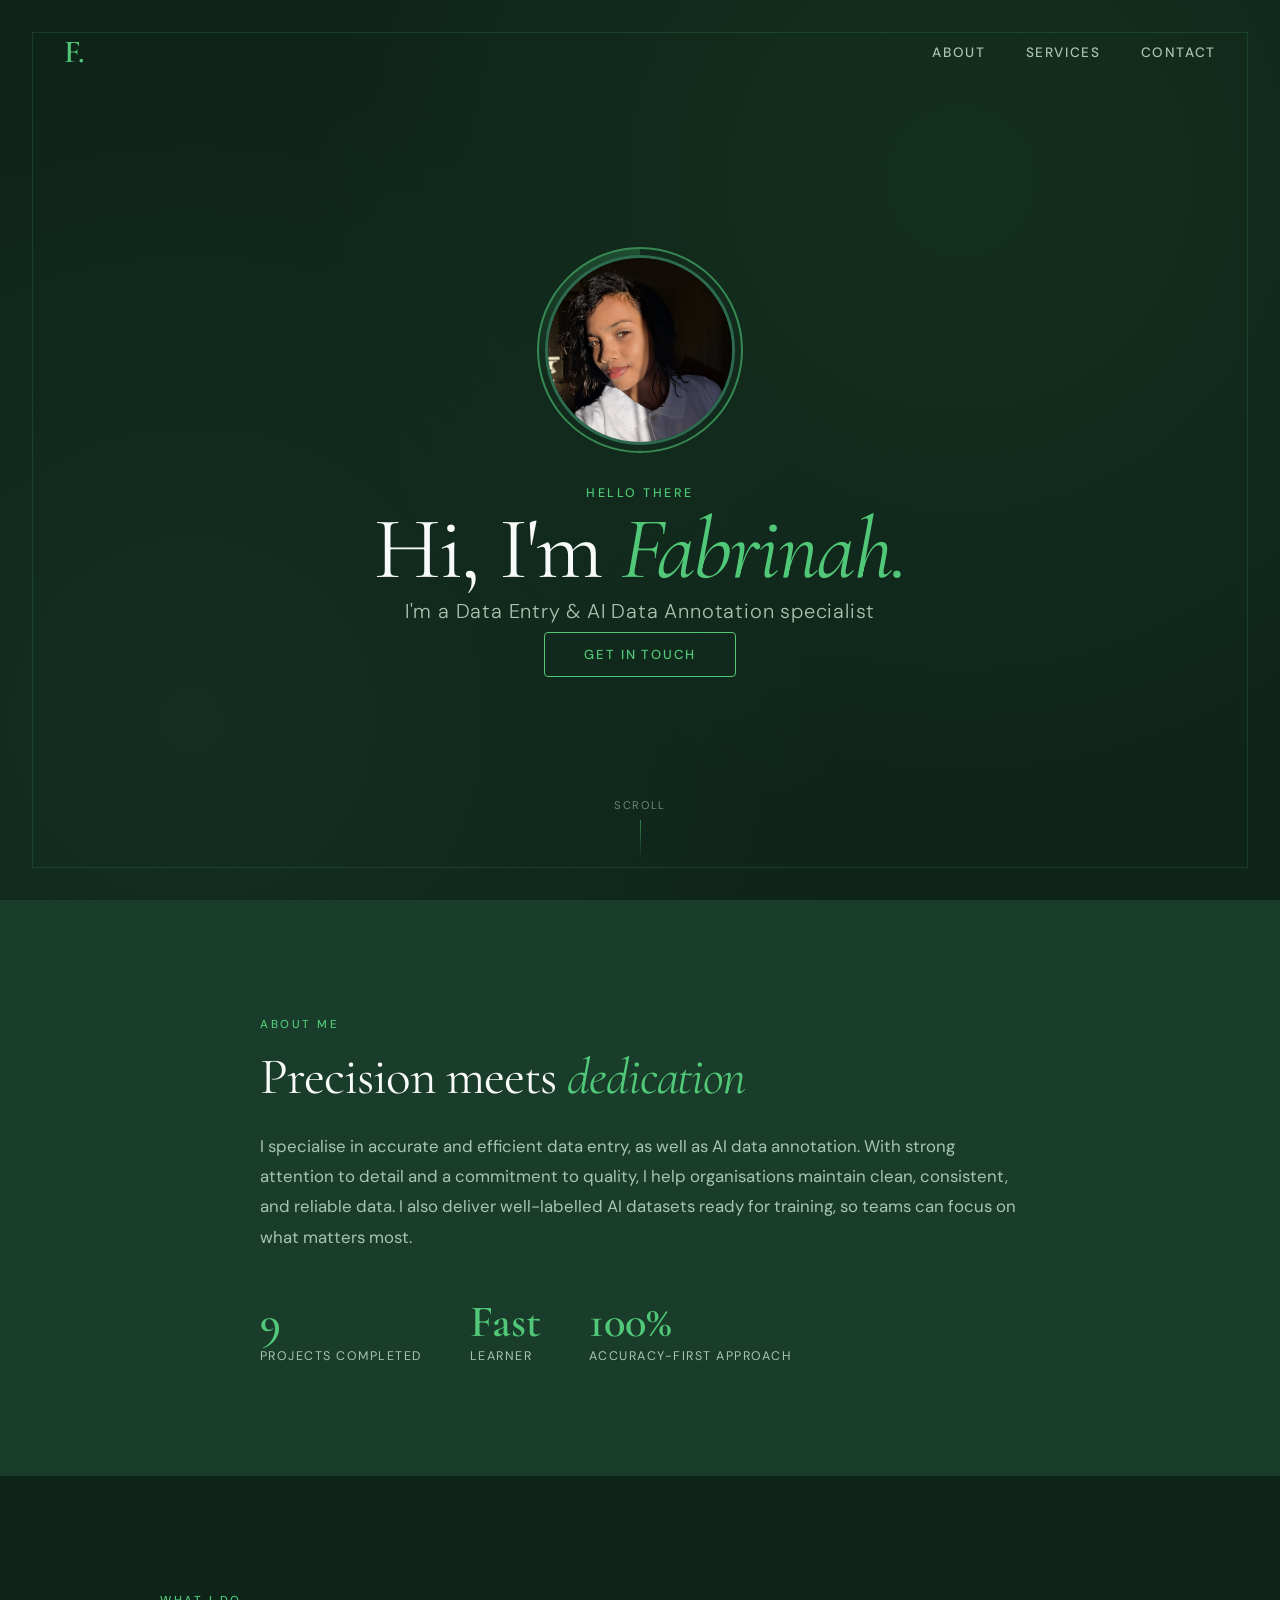
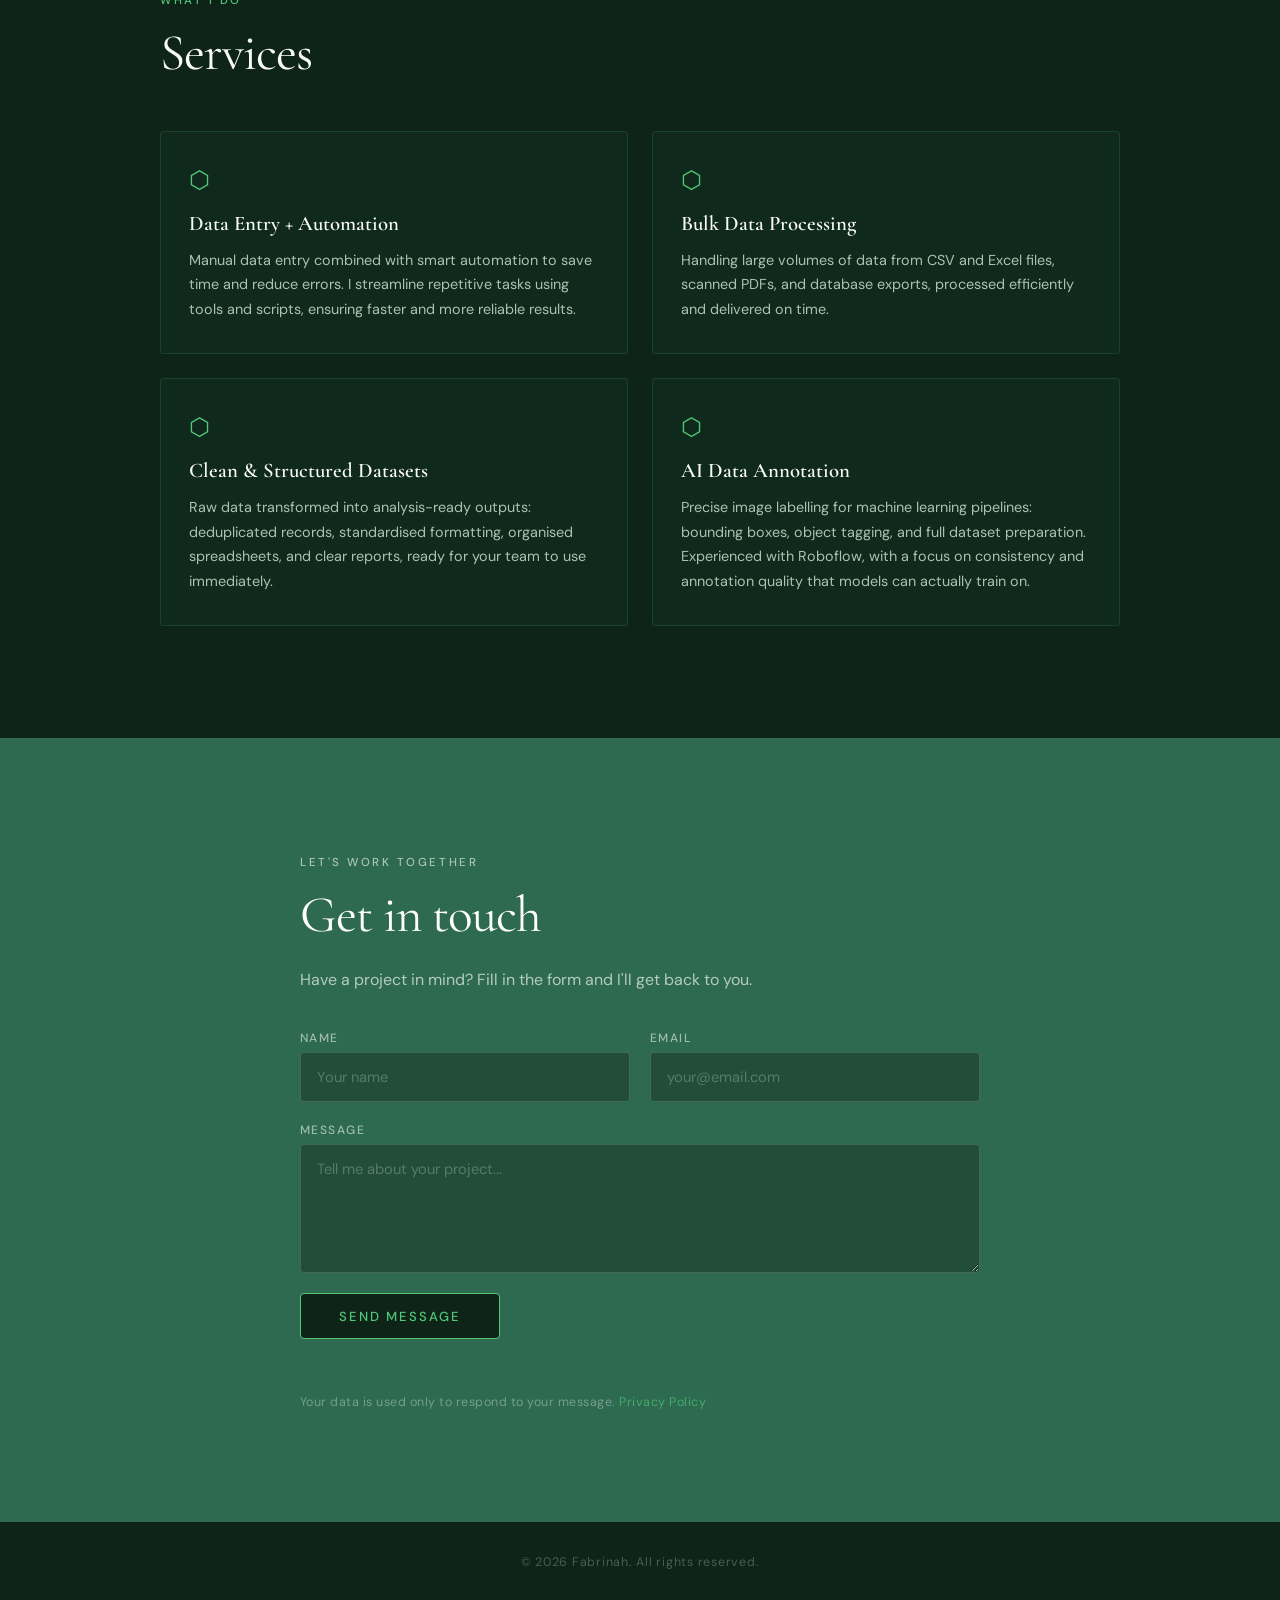
==== commit 249b074c: "Adds privacy policy page" ====
--- a/index.html
+++ b/index.html
@@ -187,6 +187,11 @@
         </button>
 
         <p class="contact__feedback" id="formFeedback"></p>
+
+        <p class="contact__privacy-note">
+          Your data is used only to respond to your message.
+          <a href="privacy.html">Privacy Policy</a>
+        </p>
       </form>
     </div>
   </section>
--- a/style.css
+++ b/style.css
@@ -569,4 +569,164 @@
   .about__stats {
     gap: 1.5rem;
   }
+}
+
+/* ─────────────────────────────────────────────
+   PRIVACY PAGE
+───────────────────────────────────────────── */
+
+.policy-hero {
+  background-color: var(--emerald-dark);
+  padding: 0 2rem 5rem;
+  position: relative;
+}
+
+.policy-hero::before {
+  content: '';
+  position: absolute;
+  top: 2rem;
+  left: 2rem;
+  right: 2rem;
+  bottom: 2rem;
+  border: 1px solid rgba(80, 200, 120, 0.15);
+  pointer-events: none;
+}
+
+.policy-hero__inner {
+  max-width: 760px;
+  margin: 0 auto;
+  position: relative;
+  z-index: 1;
+  padding-top: 8rem;
+}
+
+.policy-hero__back {
+  display: inline-flex;
+  align-items: center;
+  gap: 0.5rem;
+  font-size: 0.78rem;
+  font-weight: 500;
+  letter-spacing: 0.12em;
+  text-transform: uppercase;
+  color: var(--text-muted);
+  text-decoration: none;
+  margin-bottom: 2.5rem;
+  transition: color var(--transition);
+}
+
+.policy-hero__back::before {
+  content: '←';
+  font-size: 0.9rem;
+}
+
+.policy-hero__back:hover {
+  color: var(--emerald);
+}
+
+.policy-meta {
+  font-size: 0.78rem;
+  letter-spacing: 0.1em;
+  color: rgba(168, 196, 176, 0.5);
+  margin-bottom: 0;
+}
+
+/* Body */
+.policy-body {
+  background-color: var(--emerald-deep);
+  padding: 5rem 2rem 7rem;
+}
+
+.policy-body__inner {
+  max-width: 760px;
+  margin: 0 auto;
+}
+
+.policy-section {
+  margin-bottom: 3rem;
+}
+
+.policy-section h2 {
+  font-family: var(--font-display);
+  font-size: 1.4rem;
+  font-weight: 600;
+  color: var(--white);
+  margin-bottom: 1rem;
+}
+
+.policy-section p {
+  font-size: 0.95rem;
+  line-height: 1.85;
+  color: var(--text-muted);
+  margin-bottom: 0.85rem;
+}
+
+.policy-section strong {
+  color: var(--white);
+  font-weight: 500;
+}
+
+.policy-section ul {
+  list-style: none;
+  padding: 0;
+  margin-bottom: 0.85rem;
+}
+
+.policy-section ul li {
+  font-size: 0.95rem;
+  line-height: 1.85;
+  color: var(--text-muted);
+  padding-left: 1.4rem;
+  position: relative;
+  margin-bottom: 0.3rem;
+}
+
+.policy-section ul li::before {
+  content: '⬡';
+  position: absolute;
+  left: 0;
+  font-size: 0.5rem;
+  color: var(--emerald);
+  top: 0.6rem;
+}
+
+.policy-section a {
+  color: var(--emerald);
+  text-decoration: none;
+  transition: opacity var(--transition);
+}
+
+.policy-section a:hover {
+  opacity: 0.75;
+}
+
+.policy-divider {
+  width: 40px;
+  height: 1px;
+  background: rgba(80, 200, 120, 0.35);
+  margin: 3rem 0;
+}
+
+/* Contact form privacy note */
+.contact__privacy-note {
+  font-size: 0.78rem;
+  color: rgba(255, 255, 255, 0.35);
+  letter-spacing: 0.04em;
+  margin-top: -0.25rem;
+}
+
+.contact__privacy-note a {
+  color: rgba(80, 200, 120, 0.7);
+  text-decoration: none;
+  transition: color var(--transition);
+}
+
+.contact__privacy-note a:hover {
+  color: var(--emerald);
+}
+
+/* Responsive */
+@media (max-width: 768px) {
+  .policy-hero {
+    padding-bottom: 4rem;
+  }
 }
